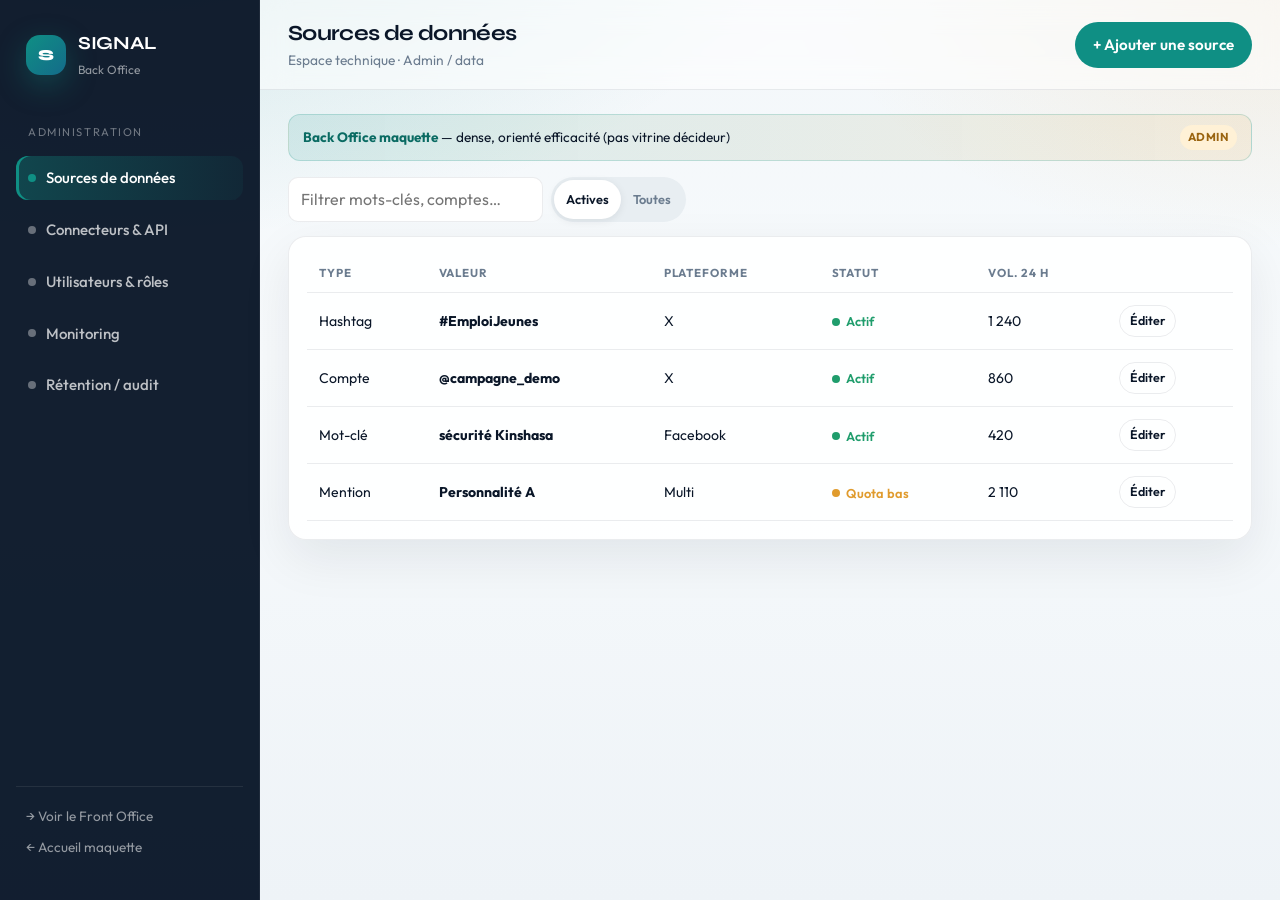
==== bo.html @ 2cfcccd9 "Publish SIGNAL mockup for GitHub Pages Co-authored-by: Cursor <cursoragent@cursor.com>" ====
<!DOCTYPE html>
<html lang="fr">
<head>
  <meta charset="UTF-8" />
  <meta name="viewport" content="width=device-width, initial-scale=1" />
  <title>SIGNAL — Back Office</title>
  <link rel="stylesheet" href="assets/styles.css" />
</head>
<body>
  <div class="app">
    <aside class="sidebar">
      <div class="brand">
        <div class="logo-mark">S</div>
        <div>
          <strong>SIGNAL</strong>
          <span>Back Office</span>
        </div>
      </div>

      <div class="nav-label">Administration</div>
      <button class="nav-item active" data-view="sources"><span class="dot"></span> Sources de données</button>
      <button class="nav-item" data-view="connectors"><span class="dot"></span> Connecteurs & API</button>
      <button class="nav-item" data-view="users"><span class="dot"></span> Utilisateurs & rôles</button>
      <button class="nav-item" data-view="monitor"><span class="dot"></span> Monitoring</button>
      <button class="nav-item" data-view="retention"><span class="dot"></span> Rétention / audit</button>

      <div class="sidebar-foot">
        <a href="fo.html">→ Voir le Front Office</a>
        <a href="index.html">← Accueil maquette</a>
      </div>
    </aside>

    <div class="main">
      <header class="topbar">
        <div>
          <h1 id="page-title">Sources de données</h1>
          <div class="sub">Espace technique · Admin / data</div>
        </div>
        <div class="filters">
          <button class="btn btn-teal" type="button">+ Ajouter une source</button>
        </div>
      </header>

      <div class="content">
        <div class="mock-banner">
          <span><strong>Back Office maquette</strong> — dense, orienté efficacité (pas vitrine décideur)</span>
          <span class="badge warn">Admin</span>
        </div>

        <section class="view active" id="view-sources">
          <div class="toolbar">
            <input class="input" type="search" placeholder="Filtrer mots-clés, comptes…" />
            <div class="pill-switch">
              <button class="active" type="button">Actives</button>
              <button type="button">Toutes</button>
            </div>
          </div>
          <div class="panel">
            <div class="table-wrap">
              <table>
                <thead>
                  <tr>
                    <th>Type</th>
                    <th>Valeur</th>
                    <th>Plateforme</th>
                    <th>Statut</th>
                    <th>Vol. 24 h</th>
                    <th></th>
                  </tr>
                </thead>
                <tbody>
                  <tr>
                    <td>Hashtag</td>
                    <td><strong>#EmploiJeunes</strong></td>
                    <td>X</td>
                    <td><span class="status ok">Actif</span></td>
                    <td>1 240</td>
                    <td><button class="btn btn-ghost" style="padding:6px 10px;font-size:0.78rem">Éditer</button></td>
                  </tr>
                  <tr>
                    <td>Compte</td>
                    <td><strong>@campagne_demo</strong></td>
                    <td>X</td>
                    <td><span class="status ok">Actif</span></td>
                    <td>860</td>
                    <td><button class="btn btn-ghost" style="padding:6px 10px;font-size:0.78rem">Éditer</button></td>
                  </tr>
                  <tr>
                    <td>Mot-clé</td>
                    <td><strong>sécurité Kinshasa</strong></td>
                    <td>Facebook</td>
                    <td><span class="status ok">Actif</span></td>
                    <td>420</td>
                    <td><button class="btn btn-ghost" style="padding:6px 10px;font-size:0.78rem">Éditer</button></td>
                  </tr>
                  <tr>
                    <td>Mention</td>
                    <td><strong>Personnalité A</strong></td>
                    <td>Multi</td>
                    <td><span class="status warn">Quota bas</span></td>
                    <td>2 110</td>
                    <td><button class="btn btn-ghost" style="padding:6px 10px;font-size:0.78rem">Éditer</button></td>
                  </tr>
                </tbody>
              </table>
            </div>
          </div>
        </section>

        <section class="view" id="view-connectors">
          <div class="metrics" style="grid-template-columns:repeat(3,1fr)">
            <article class="metric" style="--accent:#1f9d6c"><div class="label">X API</div><div class="value" style="font-size:1.3rem">Connecté</div><div class="delta up">78 % quota restant</div></article>
            <article class="metric" style="--accent:#0f8f84"><div class="label">Meta Graph</div><div class="value" style="font-size:1.3rem">Connecté</div><div class="delta flat">Permissions page OK</div></article>
            <article class="metric" style="--accent:#d6455d"><div class="label">TikTok</div><div class="value" style="font-size:1.3rem">En attente</div><div class="delta down">Accès à confirmer</div></article>
          </div>
          <div class="panel">
            <div class="panel-h"><h2>Clés & connecteurs</h2><span class="hint">Ne jamais exposer les secrets en clair en production</span></div>
            <div class="table-wrap">
              <table>
                <thead>
                  <tr><th>Connecteur</th><th>Environnement</th><th>Dernier sync</th><th>Statut</th><th></th></tr>
                </thead>
                <tbody>
                  <tr>
                    <td>X / Twitter API</td>
                    <td>Production</td>
                    <td>il y a 3 min</td>
                    <td><span class="status ok">OK</span></td>
                    <td><button class="btn btn-ghost" style="padding:6px 10px;font-size:0.78rem">Configurer</button></td>
                  </tr>
                  <tr>
                    <td>Meta Graph API</td>
                    <td>Production</td>
                    <td>il y a 8 min</td>
                    <td><span class="status ok">OK</span></td>
                    <td><button class="btn btn-ghost" style="padding:6px 10px;font-size:0.78rem">Configurer</button></td>
                  </tr>
                  <tr>
                    <td>TikTok API</td>
                    <td>—</td>
                    <td>—</td>
                    <td><span class="status err">Inactif</span></td>
                    <td><button class="btn btn-teal" style="padding:6px 10px;font-size:0.78rem">Brancher</button></td>
                  </tr>
                </tbody>
              </table>
            </div>
          </div>
        </section>

        <section class="view" id="view-users">
          <div class="toolbar">
            <button class="btn btn-primary" type="button">+ Nouvel utilisateur</button>
          </div>
          <div class="panel">
            <div class="table-wrap">
              <table>
                <thead>
                  <tr><th>Nom</th><th>Email</th><th>Rôle</th><th>Accès FO</th><th>Accès BO</th><th>Statut</th></tr>
                </thead>
                <tbody>
                  <tr>
                    <td><strong>M. Akim</strong></td>
                    <td>akim@demo.cd</td>
                    <td>Décideur</td>
                    <td>Complet</td>
                    <td>—</td>
                    <td><span class="status ok">Actif</span></td>
                  </tr>
                  <tr>
                    <td><strong>Analyste 1</strong></td>
                    <td>analyste@demo.cd</td>
                    <td>Analyste</td>
                    <td>Complet</td>
                    <td>Sources</td>
                    <td><span class="status ok">Actif</span></td>
                  </tr>
                  <tr>
                    <td><strong>Bradley</strong></td>
                    <td>admin@demo.cd</td>
                    <td>Administrateur</td>
                    <td>Complet</td>
                    <td>Complet</td>
                    <td><span class="status ok">Actif</span></td>
                  </tr>
                  <tr>
                    <td><strong>Com Campagne</strong></td>
                    <td>com@demo.cd</td>
                    <td>Communication</td>
                    <td>Notoriété seule</td>
                    <td>—</td>
                    <td><span class="status ok">Actif</span></td>
                  </tr>
                </tbody>
              </table>
            </div>
          </div>
        </section>

        <section class="view" id="view-monitor">
          <div class="metrics">
            <article class="metric" style="--accent:#0f8f84"><div class="label">Ingest 24 h</div><div class="value">4 820</div><div class="delta up">pipeline OK</div></article>
            <article class="metric" style="--accent:#e09b2d"><div class="label">Erreurs 24 h</div><div class="value">12</div><div class="delta flat">rate limit soft</div></article>
            <article class="metric" style="--accent:#1f9d6c"><div class="label">Latence médiane</div><div class="value">6m</div><div class="delta up">pub → dash</div></article>
            <article class="metric" style="--accent:#d6455d"><div class="label">Jobs en échec</div><div class="value">1</div><div class="delta down">retry en cours</div></article>
          </div>
          <div class="panel">
            <div class="panel-h"><h2>Logs récents</h2></div>
            <div class="table-wrap">
              <table>
                <thead>
                  <tr><th>Heure</th><th>Niveau</th><th>Message</th></tr>
                </thead>
                <tbody>
                  <tr><td>04:12</td><td><span class="status ok">INFO</span></td><td>Sync X terminée — 420 items</td></tr>
                  <tr><td>04:08</td><td><span class="status warn">WARN</span></td><td>Approche rate limit Meta — backoff 30s</td></tr>
                  <tr><td>03:55</td><td><span class="status ok">INFO</span></td><td>Batch NLP sentiment — 380 scorés</td></tr>
                  <tr><td>03:41</td><td><span class="status err">ERROR</span></td><td>Job tiktok.fetch timeout — retry #2</td></tr>
                </tbody>
              </table>
            </div>
          </div>
        </section>

        <section class="view" id="view-retention">
          <div class="grid-2">
            <div class="panel">
              <div class="panel-h"><h2>Rétention</h2></div>
              <div class="stat" style="display:flex;justify-content:space-between;padding:10px 0;border-bottom:1px solid var(--line)"><span>Données brutes</span><strong>90 jours</strong></div>
              <div class="stat" style="display:flex;justify-content:space-between;padding:10px 0;border-bottom:1px solid var(--line)"><span>Agrégats dashboard</span><strong>18 mois</strong></div>
              <div class="stat" style="display:flex;justify-content:space-between;padding:10px 0"><span>Logs techniques</span><strong>30 jours</strong></div>
              <button class="btn btn-ghost" style="margin-top:16px" type="button">Modifier les règles</button>
            </div>
            <div class="panel">
              <div class="panel-h"><h2>Journal d’audit</h2></div>
              <div class="feed">
                <div class="feed-item">
                  <div class="avatar">B</div>
                  <div>
                    <div class="meta">il y a 2 h</div>
                    <div class="text">Bradley a ajouté la source #EmploiJeunes</div>
                  </div>
                </div>
                <div class="feed-item">
                  <div class="avatar">A</div>
                  <div>
                    <div class="meta">hier</div>
                    <div class="text">M. Akim a exporté le rapport Excel 30 j</div>
                  </div>
                </div>
              </div>
            </div>
          </div>
        </section>
      </div>
    </div>
  </div>
  <script src="assets/app.js"></script>
</body>
</html>
---- assets/styles.css ----
/* SIGNAL — Design system maquette */
@import url('https://fonts.googleapis.com/css2?family=Outfit:wght@300;400;500;600;700&family=Syne:wght@600;700;800&display=swap');

:root {
  --ink: #0a1628;
  --ink-soft: #1c2d42;
  --mist: #e8eef2;
  --paper: #f7fafc;
  --white: #ffffff;
  --teal: #0f8f84;
  --teal-deep: #0a6b63;
  --teal-soft: #d8f3ef;
  --amber: #e09b2d;
  --amber-soft: #fff1d6;
  --rose: #d6455d;
  --rose-soft: #ffe4e9;
  --pos: #1f9d6c;
  --pos-soft: #d9f5e8;
  --neg: #d6455d;
  --neu: #6b7c8f;
  --line: rgba(10, 22, 40, 0.08);
  --shadow: 0 18px 50px rgba(10, 22, 40, 0.08);
  --radius: 18px;
  --radius-sm: 12px;
  --nav-w: 260px;
  --font-display: "Syne", sans-serif;
  --font-body: "Outfit", sans-serif;
}

*, *::before, *::after { box-sizing: border-box; margin: 0; padding: 0; }

html { scroll-behavior: smooth; }

body {
  font-family: var(--font-body);
  color: var(--ink);
  background:
    radial-gradient(1200px 600px at 10% -10%, rgba(15, 143, 132, 0.16), transparent 55%),
    radial-gradient(900px 500px at 100% 0%, rgba(224, 155, 45, 0.12), transparent 50%),
    linear-gradient(180deg, #f3f7fa 0%, var(--paper) 40%, #eef3f7 100%);
  min-height: 100vh;
  line-height: 1.45;
  -webkit-font-smoothing: antialiased;
}

a { color: inherit; text-decoration: none; }
button { font: inherit; cursor: pointer; border: none; background: none; }
img { max-width: 100%; display: block; }

/* —— Entry / gate —— */
.gate {
  min-height: 100vh;
  display: grid;
  place-items: center;
  padding: 40px 24px;
}

.gate-inner {
  width: min(1080px, 100%);
  animation: rise 0.7s ease both;
}

@keyframes rise {
  from { opacity: 0; transform: translateY(18px); }
  to { opacity: 1; transform: none; }
}

.gate-brand {
  display: flex;
  align-items: center;
  gap: 14px;
  margin-bottom: 28px;
}

.logo-mark {
  width: 48px;
  height: 48px;
  border-radius: 14px;
  background: linear-gradient(135deg, var(--teal), #146b8a);
  display: grid;
  place-items: center;
  color: white;
  font-family: var(--font-display);
  font-weight: 800;
  font-size: 1.1rem;
  box-shadow: 0 10px 30px rgba(15, 143, 132, 0.35);
}

.gate-brand h1 {
  font-family: var(--font-display);
  font-size: 2rem;
  letter-spacing: -0.03em;
  line-height: 1;
}

.gate-brand p {
  color: var(--neu);
  font-size: 0.95rem;
  margin-top: 4px;
}

.gate-hero {
  background: linear-gradient(135deg, rgba(10, 22, 40, 0.96), rgba(15, 80, 90, 0.92));
  color: white;
  border-radius: 28px;
  padding: 42px 44px;
  margin-bottom: 28px;
  position: relative;
  overflow: hidden;
}

.gate-hero::after {
  content: "";
  position: absolute;
  inset: auto -10% -40% 40%;
  height: 280px;
  background: radial-gradient(circle, rgba(15, 143, 132, 0.45), transparent 65%);
  pointer-events: none;
}

.gate-hero h2 {
  font-family: var(--font-display);
  font-size: clamp(1.8rem, 4vw, 2.6rem);
  letter-spacing: -0.04em;
  max-width: 14ch;
  margin-bottom: 12px;
  position: relative;
  z-index: 1;
}

.gate-hero p {
  max-width: 46ch;
  color: rgba(255, 255, 255, 0.78);
  font-size: 1.05rem;
  position: relative;
  z-index: 1;
}

.gate-grid {
  display: grid;
  grid-template-columns: repeat(2, 1fr);
  gap: 18px;
}

@media (max-width: 800px) {
  .gate-grid { grid-template-columns: 1fr; }
  .gate-hero { padding: 28px; }
}

.gate-card {
  background: rgba(255, 255, 255, 0.82);
  backdrop-filter: blur(12px);
  border: 1px solid var(--line);
  border-radius: 24px;
  padding: 28px;
  transition: transform 0.25s ease, box-shadow 0.25s ease;
  box-shadow: var(--shadow);
}

.gate-card:hover {
  transform: translateY(-4px);
  box-shadow: 0 24px 60px rgba(10, 22, 40, 0.12);
}

.gate-card .eyebrow {
  font-size: 0.75rem;
  letter-spacing: 0.12em;
  text-transform: uppercase;
  color: var(--teal);
  font-weight: 600;
  margin-bottom: 10px;
}

.gate-card h3 {
  font-family: var(--font-display);
  font-size: 1.45rem;
  letter-spacing: -0.03em;
  margin-bottom: 8px;
}

.gate-card p {
  color: var(--neu);
  margin-bottom: 22px;
  font-size: 0.98rem;
}

.btn {
  display: inline-flex;
  align-items: center;
  gap: 8px;
  padding: 12px 18px;
  border-radius: 999px;
  font-weight: 600;
  font-size: 0.95rem;
  transition: transform 0.15s ease, background 0.15s ease;
}

.btn:active { transform: scale(0.98); }

.btn-primary {
  background: var(--ink);
  color: white;
}

.btn-primary:hover { background: var(--ink-soft); }

.btn-teal {
  background: var(--teal);
  color: white;
}

.btn-teal:hover { background: var(--teal-deep); }

.btn-ghost {
  background: transparent;
  border: 1px solid var(--line);
  color: var(--ink);
}

.btn-ghost:hover { background: var(--mist); }

/* —— App shell —— */
.app {
  display: grid;
  grid-template-columns: var(--nav-w) 1fr;
  min-height: 100vh;
}

@media (max-width: 980px) {
  .app { grid-template-columns: 1fr; }
  .sidebar { position: sticky; top: 0; z-index: 20; }
}

.sidebar {
  background: rgba(10, 22, 40, 0.96);
  color: white;
  padding: 22px 16px;
  display: flex;
  flex-direction: column;
  gap: 8px;
  border-right: 1px solid rgba(255, 255, 255, 0.06);
}

.sidebar .brand {
  display: flex;
  align-items: center;
  gap: 12px;
  padding: 8px 10px 22px;
}

.sidebar .brand .logo-mark {
  width: 40px;
  height: 40px;
  font-size: 0.95rem;
}

.sidebar .brand strong {
  font-family: var(--font-display);
  font-size: 1.15rem;
  display: block;
  letter-spacing: -0.02em;
}

.sidebar .brand span {
  font-size: 0.75rem;
  color: rgba(255, 255, 255, 0.55);
}

.nav-label {
  font-size: 0.7rem;
  letter-spacing: 0.14em;
  text-transform: uppercase;
  color: rgba(255, 255, 255, 0.4);
  padding: 14px 12px 8px;
}

.nav-item {
  display: flex;
  align-items: center;
  gap: 10px;
  padding: 11px 12px;
  border-radius: 12px;
  color: rgba(255, 255, 255, 0.72);
  font-weight: 500;
  font-size: 0.94rem;
  transition: background 0.15s ease, color 0.15s ease;
}

.nav-item:hover {
  background: rgba(255, 255, 255, 0.06);
  color: white;
}

.nav-item.active {
  background: linear-gradient(90deg, rgba(15, 143, 132, 0.35), rgba(15, 143, 132, 0.08));
  color: white;
  box-shadow: inset 3px 0 0 var(--teal);
}

.nav-item .dot {
  width: 8px;
  height: 8px;
  border-radius: 50%;
  background: currentColor;
  opacity: 0.5;
}

.nav-item.active .dot { background: var(--teal); opacity: 1; }

.sidebar-foot {
  margin-top: auto;
  padding: 14px 10px;
  border-top: 1px solid rgba(255, 255, 255, 0.08);
}

.sidebar-foot a {
  display: block;
  color: rgba(255, 255, 255, 0.55);
  font-size: 0.85rem;
  padding: 6px 0;
}

.sidebar-foot a:hover { color: white; }

.main {
  display: flex;
  flex-direction: column;
  min-width: 0;
}

.topbar {
  display: flex;
  align-items: center;
  justify-content: space-between;
  gap: 16px;
  padding: 18px 28px;
  border-bottom: 1px solid var(--line);
  background: rgba(255, 255, 255, 0.55);
  backdrop-filter: blur(14px);
  position: sticky;
  top: 0;
  z-index: 10;
}

.topbar h1 {
  font-family: var(--font-display);
  font-size: 1.35rem;
  letter-spacing: -0.03em;
}

.topbar .sub {
  color: var(--neu);
  font-size: 0.86rem;
  margin-top: 2px;
}

.filters {
  display: flex;
  flex-wrap: wrap;
  gap: 8px;
  align-items: center;
}

.chip {
  display: inline-flex;
  align-items: center;
  gap: 6px;
  padding: 8px 12px;
  border-radius: 999px;
  background: white;
  border: 1px solid var(--line);
  font-size: 0.82rem;
  font-weight: 500;
  color: var(--ink-soft);
}

.chip select {
  border: none;
  background: transparent;
  font: inherit;
  color: inherit;
  outline: none;
  cursor: pointer;
}

.content {
  padding: 24px 28px 48px;
  animation: rise 0.45s ease both;
}

.view { display: none; }
.view.active { display: block; }

/* —— Metrics —— */
.metrics {
  display: grid;
  grid-template-columns: repeat(4, 1fr);
  gap: 14px;
  margin-bottom: 18px;
}

@media (max-width: 1100px) {
  .metrics { grid-template-columns: repeat(2, 1fr); }
}

@media (max-width: 560px) {
  .metrics { grid-template-columns: 1fr; }
}

.metric {
  background: rgba(255, 255, 255, 0.88);
  border: 1px solid var(--line);
  border-radius: var(--radius);
  padding: 18px 18px 16px;
  box-shadow: var(--shadow);
  position: relative;
  overflow: hidden;
}

.metric::before {
  content: "";
  position: absolute;
  inset: 0 auto 0 0;
  width: 4px;
  background: var(--accent, var(--teal));
}

.metric .label {
  font-size: 0.78rem;
  color: var(--neu);
  font-weight: 500;
  letter-spacing: 0.02em;
}

.metric .value {
  font-family: var(--font-display);
  font-size: 1.85rem;
  letter-spacing: -0.04em;
  margin: 6px 0 4px;
}

.metric .delta {
  font-size: 0.8rem;
  font-weight: 600;
}

.delta.up { color: var(--pos); }
.delta.down { color: var(--neg); }
.delta.flat { color: var(--neu); }

/* —— Layout panels —— */
.grid-2 {
  display: grid;
  grid-template-columns: 1.4fr 1fr;
  gap: 14px;
  margin-bottom: 14px;
}

.grid-3 {
  display: grid;
  grid-template-columns: repeat(3, 1fr);
  gap: 14px;
  margin-bottom: 14px;
}

@media (max-width: 980px) {
  .grid-2, .grid-3 { grid-template-columns: 1fr; }
}

.panel {
  background: rgba(255, 255, 255, 0.88);
  border: 1px solid var(--line);
  border-radius: var(--radius);
  padding: 18px;
  box-shadow: var(--shadow);
}

.panel-h {
  display: flex;
  align-items: center;
  justify-content: space-between;
  margin-bottom: 14px;
  gap: 10px;
}

.panel-h h2 {
  font-family: var(--font-display);
  font-size: 1.05rem;
  letter-spacing: -0.02em;
}

.panel-h .hint {
  font-size: 0.78rem;
  color: var(--neu);
}

/* —— Chart fake —— */
.chart {
  height: 220px;
  display: flex;
  align-items: flex-end;
  gap: 8px;
  padding: 8px 4px 0;
}

.chart .bar {
  flex: 1;
  border-radius: 8px 8px 4px 4px;
  background: linear-gradient(180deg, var(--teal), rgba(15, 143, 132, 0.35));
  min-height: 12px;
  position: relative;
  transition: filter 0.15s ease;
}

.chart .bar:hover { filter: brightness(1.08); }

.chart .bar.neg {
  background: linear-gradient(180deg, var(--rose), rgba(214, 69, 93, 0.3));
}

.chart-legend {
  display: flex;
  gap: 14px;
  margin-top: 12px;
  font-size: 0.78rem;
  color: var(--neu);
}

.chart-legend i {
  display: inline-block;
  width: 10px;
  height: 10px;
  border-radius: 3px;
  margin-right: 6px;
}

/* —— Sentiment —— */
.sentiment {
  display: grid;
  gap: 12px;
}

.sent-row {
  display: grid;
  grid-template-columns: 72px 1fr 48px;
  gap: 10px;
  align-items: center;
  font-size: 0.88rem;
}

.sent-track {
  height: 10px;
  background: var(--mist);
  border-radius: 999px;
  overflow: hidden;
}

.sent-fill {
  height: 100%;
  border-radius: inherit;
}

.sent-fill.pos { background: var(--pos); width: 58%; }
.sent-fill.neu { background: var(--neu); width: 24%; }
.sent-fill.neg { background: var(--neg); width: 18%; }

/* —— Topics / tags —— */
.topics {
  display: flex;
  flex-wrap: wrap;
  gap: 8px;
}

.tag {
  padding: 8px 12px;
  border-radius: 999px;
  background: var(--teal-soft);
  color: var(--teal-deep);
  font-size: 0.82rem;
  font-weight: 600;
}

.tag.hot { background: var(--amber-soft); color: #9a6410; }
.tag.risk { background: var(--rose-soft); color: #a0273b; }

/* —— Feed —— */
.feed { display: grid; gap: 10px; }

.feed-item {
  display: grid;
  grid-template-columns: auto 1fr auto;
  gap: 12px;
  padding: 12px;
  border-radius: var(--radius-sm);
  border: 1px solid var(--line);
  background: var(--paper);
}

.avatar {
  width: 40px;
  height: 40px;
  border-radius: 12px;
  background: linear-gradient(135deg, #4a7c8c, #0f8f84);
  color: white;
  display: grid;
  place-items: center;
  font-weight: 700;
  font-size: 0.85rem;
}

.feed-item .meta {
  font-size: 0.75rem;
  color: var(--neu);
  margin-bottom: 2px;
}

.feed-item .text {
  font-size: 0.9rem;
}

.badge {
  display: inline-flex;
  align-items: center;
  padding: 4px 8px;
  border-radius: 999px;
  font-size: 0.72rem;
  font-weight: 700;
  text-transform: uppercase;
  letter-spacing: 0.04em;
  height: fit-content;
}

.badge.pos { background: var(--pos-soft); color: var(--pos); }
.badge.neg { background: var(--rose-soft); color: var(--neg); }
.badge.neu { background: var(--mist); color: var(--neu); }
.badge.warn { background: var(--amber-soft); color: #9a6410; }

/* —— Platform tabs —— */
.platform-row {
  display: grid;
  grid-template-columns: repeat(3, 1fr);
  gap: 12px;
}

.platform {
  border: 1px solid var(--line);
  border-radius: var(--radius);
  padding: 16px;
  background: white;
}

.platform h3 {
  font-family: var(--font-display);
  font-size: 1rem;
  margin-bottom: 10px;
}

.platform .stat {
  display: flex;
  justify-content: space-between;
  font-size: 0.85rem;
  padding: 6px 0;
  border-bottom: 1px dashed var(--line);
}

.platform .stat:last-child { border-bottom: none; }

/* —— Alerts —— */
.alert-list { display: grid; gap: 10px; }

.alert {
  display: grid;
  grid-template-columns: auto 1fr auto;
  gap: 12px;
  align-items: start;
  padding: 14px;
  border-radius: var(--radius-sm);
  border: 1px solid var(--line);
  background: white;
}

.alert.critical { border-color: rgba(214, 69, 93, 0.35); background: #fff8f9; }
.alert.watch { border-color: rgba(224, 155, 45, 0.4); background: #fffbf2; }

.alert-ico {
  width: 36px;
  height: 36px;
  border-radius: 10px;
  display: grid;
  place-items: center;
  font-weight: 800;
  font-size: 0.85rem;
}

.alert.critical .alert-ico { background: var(--rose-soft); color: var(--rose); }
.alert.watch .alert-ico { background: var(--amber-soft); color: #9a6410; }

/* —— Tables (BO) —— */
.table-wrap { overflow: auto; }

table {
  width: 100%;
  border-collapse: collapse;
  font-size: 0.88rem;
}

th {
  text-align: left;
  font-size: 0.72rem;
  letter-spacing: 0.08em;
  text-transform: uppercase;
  color: var(--neu);
  padding: 10px 12px;
  border-bottom: 1px solid var(--line);
}

td {
  padding: 12px;
  border-bottom: 1px solid var(--line);
  vertical-align: middle;
}

tr:hover td { background: rgba(15, 143, 132, 0.04); }

.status {
  display: inline-flex;
  align-items: center;
  gap: 6px;
  font-weight: 600;
  font-size: 0.8rem;
}

.status::before {
  content: "";
  width: 8px;
  height: 8px;
  border-radius: 50%;
  background: currentColor;
}

.status.ok { color: var(--pos); }
.status.err { color: var(--neg); }
.status.warn { color: var(--amber); }

.toolbar {
  display: flex;
  flex-wrap: wrap;
  gap: 8px;
  margin-bottom: 14px;
}

.input {
  padding: 10px 12px;
  border-radius: 10px;
  border: 1px solid var(--line);
  background: white;
  font: inherit;
  min-width: 180px;
}

.pill-switch {
  display: inline-flex;
  background: var(--mist);
  border-radius: 999px;
  padding: 3px;
}

.pill-switch button {
  padding: 7px 12px;
  border-radius: 999px;
  font-size: 0.8rem;
  font-weight: 600;
  color: var(--neu);
}

.pill-switch button.active {
  background: white;
  color: var(--ink);
  box-shadow: 0 2px 8px rgba(10, 22, 40, 0.08);
}

.mock-banner {
  display: flex;
  align-items: center;
  justify-content: space-between;
  gap: 12px;
  padding: 10px 14px;
  margin-bottom: 16px;
  border-radius: 12px;
  background: linear-gradient(90deg, rgba(15, 143, 132, 0.12), rgba(224, 155, 45, 0.1));
  border: 1px solid rgba(15, 143, 132, 0.2);
  font-size: 0.85rem;
}

.mock-banner strong { color: var(--teal-deep); }

.spark {
  height: 42px;
  display: flex;
  align-items: flex-end;
  gap: 3px;
}

.spark span {
  flex: 1;
  background: rgba(15, 143, 132, 0.55);
  border-radius: 2px;
}

.demo-note {
  margin-top: 20px;
  padding: 14px 16px;
  border-radius: 12px;
  border: 1px dashed rgba(10, 22, 40, 0.15);
  color: var(--neu);
  font-size: 0.85rem;
}
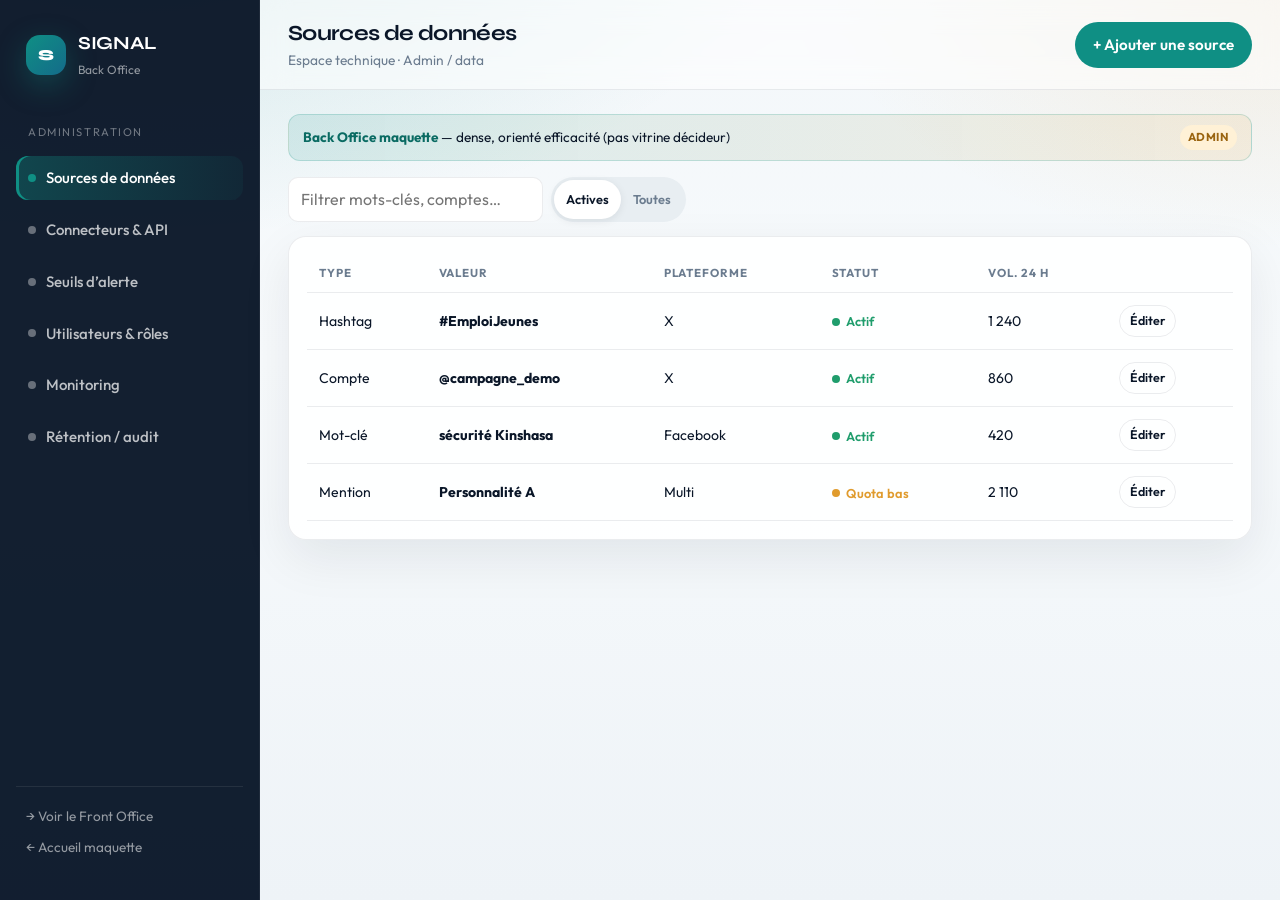
==== commit 0c2d8809: "Update mockup: topic posts, PDF export, source modal, alert thresholds Co-authored-by: Cursor <curso" ====
--- a/bo.html
+++ b/bo.html
@@ -20,6 +20,7 @@
       <div class="nav-label">Administration</div>
       <button class="nav-item active" data-view="sources"><span class="dot"></span> Sources de données</button>
       <button class="nav-item" data-view="connectors"><span class="dot"></span> Connecteurs & API</button>
+      <button class="nav-item" data-view="thresholds"><span class="dot"></span> Seuils d’alerte</button>
       <button class="nav-item" data-view="users"><span class="dot"></span> Utilisateurs & rôles</button>
       <button class="nav-item" data-view="monitor"><span class="dot"></span> Monitoring</button>
       <button class="nav-item" data-view="retention"><span class="dot"></span> Rétention / audit</button>
@@ -36,8 +37,8 @@
           <h1 id="page-title">Sources de données</h1>
           <div class="sub">Espace technique · Admin / data</div>
         </div>
-        <div class="filters">
-          <button class="btn btn-teal" type="button">+ Ajouter une source</button>
+        <div class="filters" id="topbar-actions">
+          <button class="btn btn-teal" type="button" id="btn-add-source">+ Ajouter une source</button>
         </div>
       </header>
 
@@ -103,6 +104,49 @@
                   </tr>
                 </tbody>
               </table>
+            </div>
+          </div>
+        </section>
+
+        <section class="view" id="view-thresholds">
+          <div class="panel">
+            <div class="panel-h">
+              <h2>Paramétrage des alertes</h2>
+              <span class="hint">Seuils simples — maquette interactive</span>
+            </div>
+            <div class="threshold-row">
+              <div>
+                <strong>Pic de volume</strong>
+                <span>Déclenche une alerte si le volume dépasse × la moyenne 7 j</span>
+              </div>
+              <div>
+                <input type="range" min="1.2" max="4" step="0.1" value="2.0" data-threshold="volume" />
+                <div class="threshold-value" data-out="volume">× 2,0</div>
+              </div>
+            </div>
+            <div class="threshold-row">
+              <div>
+                <strong>Pic négatif</strong>
+                <span>Part de mentions négatives au-delà de ce % sur 2 h</span>
+              </div>
+              <div>
+                <input type="range" min="20" max="80" step="1" value="45" data-threshold="negatif" />
+                <div class="threshold-value" data-out="negatif">45 %</div>
+              </div>
+            </div>
+            <div class="threshold-row">
+              <div>
+                <strong>Viralité</strong>
+                <span>Engagement anormal vs médiane du sujet</span>
+              </div>
+              <div>
+                <input type="range" min="150" max="500" step="10" value="210" data-threshold="viral" />
+                <div class="threshold-value" data-out="viral">+210 %</div>
+              </div>
+            </div>
+            <div class="modal-actions" style="justify-content:flex-start;padding-top:8px">
+              <button class="btn btn-teal" type="button" id="btn-save-thresholds">Enregistrer les seuils</button>
+              <button class="btn btn-ghost" type="button" id="btn-reset-thresholds">Réinitialiser</button>
             </div>
           </div>
         </section>
@@ -255,6 +299,46 @@
       </div>
     </div>
   </div>
+  <div class="modal-backdrop" id="modal-source" aria-hidden="true">
+    <div class="modal" role="dialog" aria-labelledby="modal-source-title">
+      <h3 id="modal-source-title">Ajouter une source</h3>
+      <p class="modal-sub">Paramétrer un mot-clé, hashtag, compte ou mention à surveiller.</p>
+      <form class="form-grid" id="form-add-source">
+        <div class="field">
+          <label for="source-type">Type</label>
+          <select id="source-type" required>
+            <option value="hashtag">Hashtag</option>
+            <option value="keyword">Mot-clé</option>
+            <option value="account">Compte</option>
+            <option value="mention">Mention</option>
+          </select>
+        </div>
+        <div class="field">
+          <label for="source-value">Valeur</label>
+          <input id="source-value" type="text" placeholder="#EmploiJeunes ou @compte…" required />
+        </div>
+        <div class="field">
+          <label for="source-platform">Plateforme</label>
+          <select id="source-platform" required>
+            <option>X / Twitter</option>
+            <option>Facebook</option>
+            <option>TikTok</option>
+            <option>Multi</option>
+          </select>
+        </div>
+        <div class="field">
+          <label for="source-note">Note (optionnel)</label>
+          <textarea id="source-note" rows="2" placeholder="Contexte campagne…"></textarea>
+        </div>
+        <div class="modal-actions">
+          <button class="btn btn-ghost" type="button" data-close-modal>Annuler</button>
+          <button class="btn btn-teal" type="submit">Enregistrer</button>
+        </div>
+      </form>
+    </div>
+  </div>
+
+  <div class="toast" id="toast" role="status"></div>
   <script src="assets/app.js"></script>
 </body>
 </html>
--- a/assets/styles.css
+++ b/assets/styles.css
@@ -815,3 +815,155 @@
   color: var(--neu);
   font-size: 0.85rem;
 }
+
+/* —— Modal —— */
+.modal-backdrop {
+  position: fixed;
+  inset: 0;
+  background: rgba(10, 22, 40, 0.55);
+  backdrop-filter: blur(6px);
+  display: none;
+  align-items: center;
+  justify-content: center;
+  z-index: 100;
+  padding: 20px;
+}
+
+.modal-backdrop.open { display: flex; }
+
+.modal {
+  width: min(520px, 100%);
+  background: white;
+  border-radius: 20px;
+  box-shadow: 0 30px 80px rgba(10, 22, 40, 0.25);
+  padding: 22px;
+  animation: rise 0.3s ease both;
+}
+
+.modal h3 {
+  font-family: var(--font-display);
+  font-size: 1.2rem;
+  letter-spacing: -0.02em;
+  margin-bottom: 6px;
+}
+
+.modal .modal-sub {
+  color: var(--neu);
+  font-size: 0.88rem;
+  margin-bottom: 18px;
+}
+
+.form-grid {
+  display: grid;
+  gap: 12px;
+}
+
+.field label {
+  display: block;
+  font-size: 0.78rem;
+  font-weight: 600;
+  color: var(--neu);
+  margin-bottom: 6px;
+  letter-spacing: 0.02em;
+}
+
+.field input,
+.field select,
+.field textarea {
+  width: 100%;
+  padding: 11px 12px;
+  border-radius: 10px;
+  border: 1px solid var(--line);
+  background: var(--paper);
+  font: inherit;
+  outline: none;
+}
+
+.field input:focus,
+.field select:focus,
+.field textarea:focus {
+  border-color: rgba(15, 143, 132, 0.55);
+  box-shadow: 0 0 0 3px rgba(15, 143, 132, 0.12);
+}
+
+.modal-actions {
+  display: flex;
+  justify-content: flex-end;
+  gap: 8px;
+  margin-top: 18px;
+}
+
+/* —— Toast —— */
+.toast {
+  position: fixed;
+  right: 20px;
+  bottom: 20px;
+  z-index: 120;
+  background: var(--ink);
+  color: white;
+  padding: 12px 16px;
+  border-radius: 12px;
+  font-size: 0.9rem;
+  box-shadow: var(--shadow);
+  opacity: 0;
+  transform: translateY(10px);
+  pointer-events: none;
+  transition: opacity 0.2s ease, transform 0.2s ease;
+  max-width: min(360px, calc(100vw - 40px));
+}
+
+.toast.show {
+  opacity: 1;
+  transform: none;
+}
+
+/* —— Topic drill-down —— */
+.topic-detail {
+  display: none;
+  margin-top: 14px;
+}
+
+.topic-detail.open { display: block; }
+
+.topic-detail .panel {
+  border-color: rgba(15, 143, 132, 0.25);
+}
+
+.tag.active {
+  outline: 2px solid var(--teal);
+  outline-offset: 2px;
+}
+
+/* —— Thresholds —— */
+.threshold-row {
+  display: grid;
+  grid-template-columns: 1fr 120px;
+  gap: 12px;
+  align-items: center;
+  padding: 14px 0;
+  border-bottom: 1px solid var(--line);
+}
+
+.threshold-row:last-child { border-bottom: none; }
+
+.threshold-row strong {
+  display: block;
+  font-size: 0.95rem;
+}
+
+.threshold-row span {
+  color: var(--neu);
+  font-size: 0.82rem;
+}
+
+.threshold-row input[type="range"] {
+  width: 100%;
+  accent-color: var(--teal);
+}
+
+.threshold-value {
+  font-family: var(--font-display);
+  font-size: 1.2rem;
+  text-align: right;
+  color: var(--teal-deep);
+}
